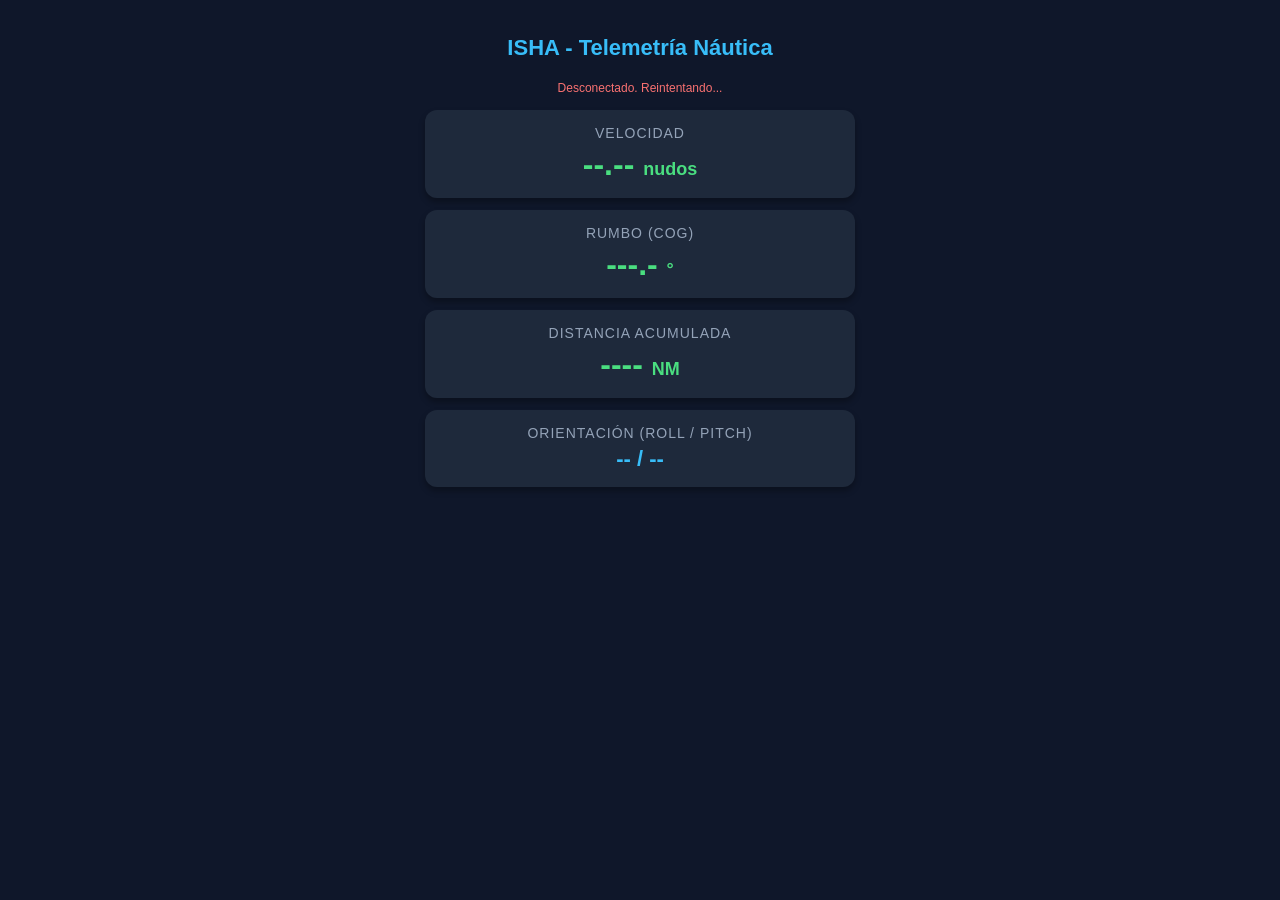
==== data/index.html @ 1f5864a5 "telemetría en el móvil" ====
<!DOCTYPE html>
<html lang="es">
<head>
    <meta charset="UTF-8">
    <meta name="viewport" content="width=device-width, initial-scale=1.0">
    <title>ISHA - Telemetría en Vivo</title>
    <style>
        body { font-family: -apple-system, BlinkMacSystemFont, "Segoe UI", Roboto, sans-serif; background: #0f172a; color: #f8fafc; margin: 0; padding: 20px; text-align: center; }
        h1 { font-size: 22px; color: #38bdf8; margin-bottom: 20px; }
        .card { background: #1e293b; padding: 15px; margin: 12px auto; border-radius: 12px; max-width: 400px; box-shadow: 0 4px 6px rgba(0,0,0,0.3); }
        .label { font-size: 14px; color: #94a3b8; text-transform: uppercase; letter-spacing: 1px; }
        .value { font-size: 32px; font-weight: bold; color: #4ade80; margin-top: 5px; }
        .status { font-size: 12px; margin-bottom: 15px; color: #facc15; }
    </style>
</head>
<body>
    <h1>ISHA - Telemetría Náutica</h1>
    <div id="status" class="status">Conectando al barco...</div>

    <div class="card">
        <div class="label">Velocidad</div>
        <div id="spd" class="value">--.-- <span style="font-size:18px;">nudos</span></div>
    </div>

    <div class="card">
        <div class="label">Rumbo (COG)</div>
        <div id="cog" class="value">---.- <span style="font-size:18px;">&deg;</span></div>
    </div>

    <div class="card">
        <div class="label">Distancia Acumulada</div>
        <div id="nm" class="value">---- <span style="font-size:18px;">NM</span></div>
    </div>

    <div class="card">
        <div class="label">Orientación (Roll / Pitch)</div>
        <div id="imu" class="value" style="font-size:22px; color:#38bdf8;">-- / --</div>
    </div>

    <script>
        let ws;
        const statusEl = document.getElementById('status');

        function connect() {
            // Se conecta automáticamente al servidor WebSocket del ESP32 en el puerto 81
            ws = new WebSocket('ws://' + window.location.hostname + ':81/');

            ws.onopen = () => {
                statusEl.innerText = "Conectado en tiempo real";
                statusEl.style.color = "#4ade80";
            };

            ws.onclose = () => {
                statusEl.innerText = "Desconectado. Reintentando...";
                statusEl.style.color = "#f87171";
                setTimeout(connect, 3000);
            };

            ws.onmessage = (event) => {
                try {
                    const data = JSON.parse(event.data);
                    if (data.spd !== undefined) document.getElementById('spd').innerHTML = data.spd.toFixed(1) + " <span style='font-size:18px;'>nudos</span>";
                    if (data.cog !== undefined) document.getElementById('cog').innerHTML = data.cog.toFixed(1) + " <span style='font-size:18px;'>&deg;</span>";
                    if (data.nm !== undefined) document.getElementById('nm').innerHTML = data.nm.toFixed(3) + " <span style='font-size:18px;'>NM</span>";
                    if (data.roll !== undefined && data.pitch !== undefined) {
                        document.getElementById('imu').innerText = data.roll.toFixed(1) + "° / " + data.pitch.toFixed(1) + "°";
                    }
                } catch (e) {
                    console.error("Error al procesar JSON:", e);
                }
            };
        }

        connect();
    </script>
</body>
</html>
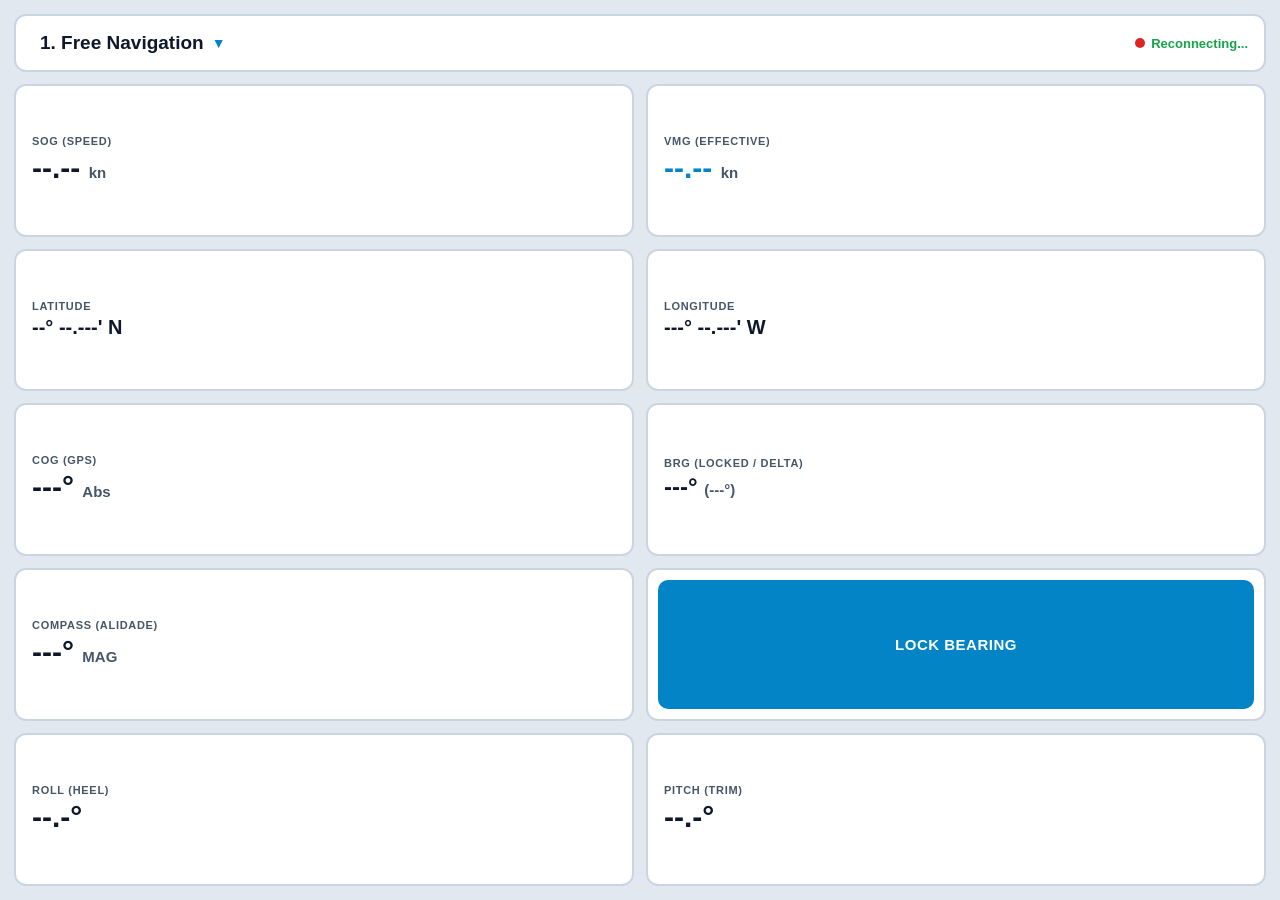
==== commit 175b0eb1: "Proyecto con paseo a limpier el barco haciendo fotos por el camino el X18nov" ====
--- a/data/index.html
+++ b/data/index.html
@@ -1,77 +1,607 @@
 <!DOCTYPE html>
-<html lang="es">
+<html lang="en">
 <head>
     <meta charset="UTF-8">
     <meta name="viewport" content="width=device-width, initial-scale=1.0">
-    <title>ISHA - Telemetría en Vivo</title>
+    <title>ISHA - Tactical Regatta</title>
     <style>
-        body { font-family: -apple-system, BlinkMacSystemFont, "Segoe UI", Roboto, sans-serif; background: #0f172a; color: #f8fafc; margin: 0; padding: 20px; text-align: center; }
-        h1 { font-size: 22px; color: #38bdf8; margin-bottom: 20px; }
-        .card { background: #1e293b; padding: 15px; margin: 12px auto; border-radius: 12px; max-width: 400px; box-shadow: 0 4px 6px rgba(0,0,0,0.3); }
-        .label { font-size: 14px; color: #94a3b8; text-transform: uppercase; letter-spacing: 1px; }
-        .value { font-size: 32px; font-weight: bold; color: #4ade80; margin-top: 5px; }
-        .status { font-size: 12px; margin-bottom: 15px; color: #facc15; }
+        * { box-sizing: border-box; }
+        body { 
+            font-family: -apple-system, BlinkMacSystemFont, "Segoe UI", Roboto, sans-serif; 
+            margin: 0; 
+            padding: 0; 
+            height: 100vh;
+            display: flex;
+            flex-direction: column;
+            overflow: hidden;
+            transition: background 0.2s, color 0.2s;
+        }
+
+        /* TEMAS DE COLOR */
+        body.day-mode {
+            --bg-color: #e2e8f0;
+            --card-bg: #ffffff;
+            --text-color: #0f172a;
+            --text-muted: #475569;
+            --border-color: #cbd5e1;
+            --topbar-bg: #ffffff;
+            --menu-hover: #f1f5f9;
+        }
+        body.night-mode {
+            --bg-color: #000000;
+            --card-bg: #140808;
+            --text-color: #ef4444;
+            --text-muted: #991b1b;
+            --border-color: #450a0a;
+            --topbar-bg: #140808;
+            --menu-hover: #290d0d;
+        }
+        body.dark-mode {
+            --bg-color: #0f172a;
+            --card-bg: #1e293b;
+            --text-color: #f8fafc;
+            --text-muted: #94a3b8;
+            --border-color: #334155;
+            --topbar-bg: #1e293b;
+            --menu-hover: #334155;
+        }
+
+        body {
+            background: var(--bg-color);
+            color: var(--text-color);
+        }
+
+        /* CONTENEDOR PRINCIPAL A PANTALLA COMPLETA */
+        main {
+            flex: 1;
+            padding: 14px;
+            overflow-y: auto;
+            display: flex;
+            flex-direction: column;
+            gap: 12px;
+            position: relative;
+        }
+
+        /* BARRA SUPERIOR CON TÍTULO DESPLEGABLE */
+        .top-bar {
+            display: flex;
+            justify-content: space-between;
+            align-items: center;
+            background: var(--topbar-bg);
+            padding: 12px 16px;
+            border-radius: 12px;
+            border: 2px solid var(--border-color);
+            position: relative;
+            z-index: 50;
+        }
+
+        .screen-selector-btn {
+            background: transparent;
+            border: none;
+            color: var(--text-color);
+            font-size: 19px;
+            font-weight: 800;
+            display: flex;
+            align-items: center;
+            gap: 8px;
+            cursor: pointer;
+            padding: 4px 8px;
+            border-radius: 8px;
+            text-align: left;
+        }
+        .screen-selector-btn:active {
+            background: var(--menu-hover);
+        }
+        .chevron {
+            font-size: 14px;
+            color: #0284c7;
+        }
+
+        .connection-status { 
+            font-size: 13px; 
+            font-weight: 700; 
+            color: #16a34a; 
+            display: flex; 
+            align-items: center; 
+            gap: 6px; 
+            white-space: nowrap;
+        }
+        .led { width: 10px; height: 10px; background: #16a34a; border-radius: 50%; display: inline-block; }
+
+        /* MENÚ DESPLEGABLE FLOTANTE */
+        .dropdown-menu {
+            display: none;
+            position: absolute;
+            top: calc(100% + 8px);
+            left: 0;
+            width: 100%;
+            max-width: 340px;
+            background: var(--card-bg);
+            border: 2px solid var(--border-color);
+            border-radius: 14px;
+            box-shadow: 0 12px 28px rgba(0,0,0,0.35);
+            padding: 12px;
+            flex-direction: column;
+            gap: 6px;
+            z-index: 100;
+        }
+        .dropdown-menu.open {
+            display: flex;
+        }
+        .menu-header {
+            font-size: 11px;
+            font-weight: 800;
+            text-transform: uppercase;
+            color: #0284c7;
+            letter-spacing: 1px;
+            padding: 4px 10px;
+        }
+        .menu-item {
+            background: transparent;
+            color: var(--text-color);
+            border: none;
+            padding: 14px 14px;
+            text-align: left;
+            font-size: 16px;
+            border-radius: 8px;
+            cursor: pointer;
+            font-weight: 700;
+        }
+        .menu-item:hover {
+            background: var(--menu-hover);
+        }
+        .menu-item.active {
+            background: #0284c7;
+            color: #ffffff;
+        }
+
+        .theme-row {
+            display: grid;
+            grid-template-columns: repeat(3, 1fr);
+            gap: 6px;
+            margin-top: 8px;
+            padding-top: 10px;
+            border-top: 2px solid var(--border-color);
+        }
+        .theme-btn {
+            background: var(--bg-color);
+            color: var(--text-color);
+            border: 1px solid var(--border-color);
+            padding: 10px 4px;
+            border-radius: 8px;
+            font-size: 13px;
+            font-weight: 700;
+            cursor: pointer;
+            text-align: center;
+        }
+        .theme-btn.selected {
+            border: 2px solid #0284c7;
+        }
+
+        /* VISTAS / PANTALLAS */
+        .screen-view {
+            display: none;
+            flex: 1;
+            flex-direction: column;
+        }
+        .screen-view.active {
+            display: flex;
+        }
+
+        /* GRID DE TARJETAS */
+        .dashboard-grid {
+            display: grid;
+            grid-template-columns: repeat(2, 1fr);
+            gap: 12px;
+            flex: 1;
+        }
+        .card { 
+            background: var(--card-bg); 
+            padding: 14px 16px; 
+            border-radius: 12px; 
+            border: 2px solid var(--border-color);
+            display: flex;
+            flex-direction: column;
+            justify-content: center;
+        }
+        .label { 
+            font-size: 11px; 
+            color: var(--text-muted); 
+            text-transform: uppercase; 
+            letter-spacing: 0.7px; 
+            font-weight: 700;
+            margin-bottom: 4px; 
+        }
+        .value { 
+            font-size: 30px; 
+            font-weight: 800; 
+            color: var(--text-color); 
+            line-height: 1.15;
+        }
+        .unit { 
+            font-size: 15px; 
+            color: var(--text-muted); 
+            font-weight: 600; 
+        }
+        
+        /* BOTÓN DE ACCIÓN */
+        .btn-lock {
+            background: #0284c7;
+            color: #ffffff;
+            border: none;
+            padding: 14px 12px;
+            border-radius: 10px;
+            font-weight: 800;
+            font-size: 15px;
+            width: 100%;
+            height: 100%;
+            text-transform: uppercase;
+            letter-spacing: 0.5px;
+            cursor: pointer;
+            transition: background 0.2s;
+        }
+        .btn-lock.locked {
+            background: #dc2626;
+        }
+
+        /* ESTADOS DINÁMICOS DE ESCORA (ROLL / HEEL) */
+        .card.heel-stbd {
+            background: #dcfce7 !important;
+            border-color: #16a34a !important;
+        }
+        .card.heel-stbd .label,
+        .card.heel-stbd .value,
+        .card.heel-stbd .unit {
+            color: #14532d !important;
+        }
+
+        .card.heel-port {
+            background: #fee2e2 !important;
+            border-color: #dc2626 !important;
+        }
+        .card.heel-port .label,
+        .card.heel-port .value,
+        .card.heel-port .unit {
+            color: #7f1d1d !important;
+        }
+
+        /* PANTALLAS VACÍAS (PLACEHOLDER) */
+        .empty-screen {
+            flex: 1;
+            background: var(--card-bg);
+            border: 2px dashed var(--border-color);
+            border-radius: 12px;
+            display: flex;
+            flex-direction: column;
+            align-items: center;
+            justify-content: center;
+            text-align: center;
+            padding: 30px;
+            color: var(--text-muted);
+        }
+        .empty-screen h2 {
+            margin: 0 0 8px 0;
+            color: var(--text-color);
+            font-size: 22px;
+        }
     </style>
 </head>
-<body>
-    <h1>ISHA - Telemetría Náutica</h1>
-    <div id="status" class="status">Conectando al barco...</div>
-
-    <div class="card">
-        <div class="label">Velocidad</div>
-        <div id="spd" class="value">--.-- <span style="font-size:18px;">nudos</span></div>
-    </div>
-
-    <div class="card">
-        <div class="label">Rumbo (COG)</div>
-        <div id="cog" class="value">---.- <span style="font-size:18px;">&deg;</span></div>
-    </div>
-
-    <div class="card">
-        <div class="label">Distancia Acumulada</div>
-        <div id="nm" class="value">---- <span style="font-size:18px;">NM</span></div>
-    </div>
-
-    <div class="card">
-        <div class="label">Orientación (Roll / Pitch)</div>
-        <div id="imu" class="value" style="font-size:22px; color:#38bdf8;">-- / --</div>
-    </div>
+<body class="day-mode">
+
+    <main>
+        <!-- BARRA SUPERIOR CON TÍTULO DESPLEGABLE -->
+        <div class="top-bar">
+            <button class="screen-selector-btn" onclick="toggleMenu(event)">
+                <span id="current-screen-title">1. Free Navigation</span>
+                <span class="chevron">▼</span>
+            </button>
+
+            <div id="status" class="connection-status">
+                <span id="led" class="led"></span> <span id="stat-text">Connecting...</span>
+            </div>
+
+            <!-- MENÚ DESPLEGABLE -->
+            <div id="dropdown-menu" class="dropdown-menu">
+                <div class="menu-header">⛵ ISHA TACTICAL — SCREENS</div>
+                <button class="menu-item active" onclick="switchScreen('nav', '1. Free Navigation', this)">1. Free Navigation</button>
+                <button class="menu-item" onclick="switchScreen('start', '2. Pre-Start Line', this)">2. Pre-Start Line</button>
+                <button class="menu-item" onclick="switchScreen('vmg', '3. VMG & Performance', this)">3. VMG &amp; Performance</button>
+                <button class="menu-item" onclick="switchScreen('marks', '4. Waypoints / Marks', this)">4. Waypoints / Marks</button>
+                <button class="menu-item" onclick="switchScreen('map', '5. Map & Laylines', this)">5. Map &amp; Laylines</button>
+
+                <div class="theme-row">
+                    <button id="btn-day" class="theme-btn selected" onclick="setTheme('day')">☀️ Day</button>
+                    <button id="btn-night" class="theme-btn" onclick="setTheme('night')">🌙 Night</button>
+                    <button id="btn-dark" class="theme-btn" onclick="setTheme('dark')">💻 Dark</button>
+                </div>
+            </div>
+        </div>
+
+        <!-- PANTALLA 1: FREE NAVIGATION -->
+        <div id="screen-nav" class="screen-view active">
+            <div class="dashboard-grid">
+                <!-- Fila 2: SOG & VMG -->
+                <div class="card">
+                    <div class="label">SOG (Speed)</div>
+                    <div id="spd" class="value">--.-- <span class="unit">kn</span></div>
+                </div>
+                <div class="card">
+                    <div class="label">VMG (Effective)</div>
+                    <div id="vmg" class="value" style="color: #0284c7;">--.-- <span class="unit">kn</span></div>
+                </div>
+
+                <!-- Fila 3: Lat & Long -->
+                <div class="card">
+                    <div class="label">Latitude</div>
+                    <div id="lat" class="value" style="font-size: 20px;">--° --.---' N</div>
+                </div>
+                <div class="card">
+                    <div class="label">Longitude</div>
+                    <div id="lon" class="value" style="font-size: 20px;">---° --.---' W</div>
+                </div>
+
+                <!-- Fila 4: COG & Brg (Locked + Delta) -->
+                <div class="card">
+                    <div class="label">COG (GPS)</div>
+                    <div id="cog" class="value">---° <span class="unit">Abs</span></div>
+                </div>
+                <div class="card">
+                    <div class="label">Brg (Locked / Delta)</div>
+                    <div id="fixed-brg" class="value" style="font-size: 24px;">---° <span class="unit">(---°)</span></div>
+                </div>
+
+                <!-- Fila 5: Compass & Lock Button -->
+                <div class="card">
+                    <div class="label">Compass (Alidade)</div>
+                    <div id="phone-compass" class="value">---° <span class="unit">MAG</span></div>
+                </div>
+                <div class="card" style="padding: 10px;">
+                    <button id="btn-lock" class="btn-lock" onclick="toggleLockBearing()">Lock Bearing</button>
+                </div>
+
+                <!-- Fila 6: Roll & Pitch -->
+                <div id="card-roll" class="card">
+                    <div id="roll-label" class="label">Roll (Heel)</div>
+                    <div id="roll" class="value">--.-°</div>
+                </div>
+                <div class="card">
+                    <div class="label">Pitch (Trim)</div>
+                    <div id="pitch" class="value">--.-°</div>
+                </div>
+            </div>
+        </div>
+
+        <!-- PANTALLA 2: PRE-START LINE (VACÍA) -->
+        <div id="screen-start" class="screen-view">
+            <div class="empty-screen">
+                <h2>2. Pre-Start Line</h2>
+                <p>Empty layout ready for Start Timer, Line Bias &amp; Distance to Line.</p>
+            </div>
+        </div>
+
+        <!-- PANTALLA 3: VMG & PERFORMANCE (VACÍA) -->
+        <div id="screen-vmg" class="screen-view">
+            <div class="empty-screen">
+                <h2>3. VMG &amp; Performance</h2>
+                <p>Empty layout ready for Target VMG, Tack Angles &amp; Wind Shift indicator.</p>
+            </div>
+        </div>
+
+        <!-- PANTALLA 4: WAYPOINTS / MARKS (VACÍA) -->
+        <div id="screen-marks" class="screen-view">
+            <div class="empty-screen">
+                <h2>4. Waypoints / Marks</h2>
+                <p>Empty layout ready for Active Mark, DTW, BTW &amp; ETA.</p>
+            </div>
+        </div>
+
+        <!-- PANTALLA 5: MAP & LAYLINES (VACÍA) -->
+        <div id="screen-map" class="screen-view">
+            <div class="empty-screen">
+                <h2>5. Map &amp; Laylines</h2>
+                <p>Empty layout ready for Tactical Plotter &amp; Layline projections.</p>
+            </div>
+        </div>
+
+        <!-- INPUT OCULTO PARA CAPTURAR Y GUARDAR LA FOTO DIRECTAMENTE -->
+        <input type="file" id="camera-input" accept="image/*" capture="environment" style="display: none;" onchange="handlePhotoCaptured(this)">
+    </main>
 
     <script>
         let ws;
-        const statusEl = document.getElementById('status');
-
+        let currentCog = 0;
+        let currentPhoneHeading = 0;
+        let lockedBearing = null;
+
+        const dropdown = document.getElementById('dropdown-menu');
+        const statusText = document.getElementById('stat-text');
+        const led = document.getElementById('led');
+        const cogEl = document.getElementById('cog');
+        const fixedBrgEl = document.getElementById('fixed-brg');
+        const phoneCompassEl = document.getElementById('phone-compass');
+        const btnLock = document.getElementById('btn-lock');
+
+        function toggleMenu(event) {
+            event.stopPropagation();
+            dropdown.classList.toggle('open');
+        }
+
+        // Cerrar menú al hacer clic fuera
+        document.addEventListener('click', (event) => {
+            if (!dropdown.contains(event.target)) {
+                dropdown.classList.remove('open');
+            }
+        });
+
+        // Cambiar de pantalla activa
+        function switchScreen(screenId, titleText, btnElement) {
+            document.querySelectorAll('.screen-view').forEach(el => el.classList.remove('active'));
+            document.getElementById('screen-' + screenId).classList.add('active');
+
+            document.getElementById('current-screen-title').innerText = titleText;
+
+            document.querySelectorAll('.menu-item').forEach(btn => btn.classList.remove('active'));
+            btnElement.classList.add('active');
+
+            dropdown.classList.remove('open');
+        }
+
+        // Cambiar tema (Day / Night / Dark) con persistencia
+        function setTheme(mode) {
+            document.body.className = mode + '-mode';
+            document.querySelectorAll('.theme-btn').forEach(btn => btn.classList.remove('selected'));
+            document.getElementById('btn-' + mode).classList.add('selected');
+            localStorage.setItem('isha_theme', mode);
+            dropdown.classList.remove('open');
+        }
+
+        // Cargar tema guardado si existe
+        const savedTheme = localStorage.getItem('isha_theme');
+        if (savedTheme) {
+            setTheme(savedTheme);
+        }
+
+        // --- WEBSOCKETS CON EL ESP32 ---
         function connect() {
-            // Se conecta automáticamente al servidor WebSocket del ESP32 en el puerto 81
             ws = new WebSocket('ws://' + window.location.hostname + ':81/');
 
             ws.onopen = () => {
-                statusEl.innerText = "Conectado en tiempo real";
-                statusEl.style.color = "#4ade80";
+                statusText.innerText = "Online";
+                led.style.background = "#16a34a";
             };
 
             ws.onclose = () => {
-                statusEl.innerText = "Desconectado. Reintentando...";
-                statusEl.style.color = "#f87171";
+                statusText.innerText = "Reconnecting...";
+                led.style.background = "#dc2626";
                 setTimeout(connect, 3000);
             };
 
             ws.onmessage = (event) => {
                 try {
                     const data = JSON.parse(event.data);
-                    if (data.spd !== undefined) document.getElementById('spd').innerHTML = data.spd.toFixed(1) + " <span style='font-size:18px;'>nudos</span>";
-                    if (data.cog !== undefined) document.getElementById('cog').innerHTML = data.cog.toFixed(1) + " <span style='font-size:18px;'>&deg;</span>";
-                    if (data.nm !== undefined) document.getElementById('nm').innerHTML = data.nm.toFixed(3) + " <span style='font-size:18px;'>NM</span>";
-                    if (data.roll !== undefined && data.pitch !== undefined) {
-                        document.getElementById('imu').innerText = data.roll.toFixed(1) + "° / " + data.pitch.toFixed(1) + "°";
+                    if (data.spd !== undefined) document.getElementById('spd').innerHTML = data.spd.toFixed(1) + " <span class='unit'>kn</span>";
+                    if (data.vmg !== undefined) document.getElementById('vmg').innerHTML = data.vmg.toFixed(1) + " <span class='unit'>kn</span>";
+                    
+                    if (data.cog !== undefined) {
+                        currentCog = data.cog;
+                        cogEl.innerHTML = currentCog.toFixed(1) + "° <span class='unit'>Abs</span>";
+                        if (lockedBearing !== null) {
+                            updateBearingDisplay();
+                        }
+                    }
+                    
+                    if (data.lat !== undefined) document.getElementById('lat').innerText = data.lat.toFixed(4) + "° N";
+                    if (data.lon !== undefined) document.getElementById('lon').innerText = data.lon.toFixed(4) + "° W";
+                    
+                    // Roll con clases dinámicas para cambiar fondo y texto de la tarjeta entera
+                    if (data.roll !== undefined) {
+                        let rollVal = data.roll;
+                        let rollCard = document.getElementById('card-roll');
+                        let rollLabel = document.getElementById('roll-label');
+                        let rollEl = document.getElementById('roll');
+
+                        rollCard.classList.remove('heel-stbd', 'heel-port');
+
+                        if (rollVal < 0) {
+                            // Estribor -> Verde
+                            rollCard.classList.add('heel-stbd');
+                            rollLabel.innerText = "Roll (Heel - Stbd)";
+                            rollEl.innerHTML = rollVal.toFixed(1) + "°";
+                        } else if (rollVal > 0) {
+                            // Babor -> Rojo
+                            rollCard.classList.add('heel-port');
+                            rollLabel.innerText = "Roll (Heel - Port)";
+                            rollEl.innerHTML = rollVal.toFixed(1) + "°";
+                        } else {
+                            rollLabel.innerText = "Roll (Heel)";
+                            rollEl.innerHTML = "0.0°";
+                        }
+                    }
+
+                    if (data.pitch !== undefined) {
+                        document.getElementById('pitch').innerHTML = data.pitch.toFixed(1) + "°";
                     }
                 } catch (e) {
-                    console.error("Error al procesar JSON:", e);
+                    console.error("JSON error:", e);
                 }
             };
         }
 
         connect();
+
+        // --- SENSOR DE ORIENTACIÓN DEL MÓVIL (COMPÁS MAGNÉTICO ABSOLUTO) ---
+        function handleOrientation(event) {
+            let heading = null;
+            const OFFSET = 0; // Ajustar grados de desfase si la postura de la mano lo requiere
+
+            if (event.webkitCompassHeading !== undefined) {
+                // iOS
+                heading = event.webkitCompassHeading;
+            } else if (event.alpha !== null) {
+                // Android (alpha antihorario -> invertir a horario)
+                heading = 360 - event.alpha;
+            }
+
+            if (heading !== null && !isNaN(heading)) {
+                heading = (heading + OFFSET) % 360;
+                if (heading < 0) heading += 360;
+
+                currentPhoneHeading = Math.round(heading);
+                if (currentPhoneHeading === 360) currentPhoneHeading = 0;
+                phoneCompassEl.innerHTML = currentPhoneHeading + "° <span class='unit'>MAG</span>";
+            }
+        }
+
+        if (!window.isSecureContext) {
+            phoneCompassEl.innerHTML = "<span style='font-size:14px; color:#dc2626;'>Insecure (HTTP)</span>";
+        } else if ('ondeviceorientationabsolute' in window) {
+            window.addEventListener('deviceorientationabsolute', handleOrientation, true);
+        } else if (window.DeviceOrientationEvent) {
+            window.addEventListener('deviceorientation', handleOrientation, true);
+        } else {
+            phoneCompassEl.innerText = "Not supported";
+        }
+
+        // --- FUNCIÓN PARA FIJAR / DESFIJAR LA MARCACIÓN Y GUARDAR FOTO ---
+        function toggleLockBearing() {
+            if (lockedBearing === null) {
+                // 1. Fijar marcación actual
+                lockedBearing = currentPhoneHeading;
+                updateBearingDisplay();
+
+                btnLock.innerText = "Unlock Bearing";
+                btnLock.classList.add('locked');
+
+                // 2. Activar la cámara nativa para guardar la foto con sus metadatos
+                document.getElementById('camera-input').click();
+
+            } else {
+                // Desfijar
+                lockedBearing = null;
+                fixedBrgEl.innerHTML = "---° <span class='unit'>(---°)</span>";
+
+                btnLock.innerText = "Lock Bearing";
+                btnLock.classList.remove('locked');
+            }
+        }
+
+        // --- GESTIÓN DE LA FOTO CAPTURADA ---
+        function handlePhotoCaptured(input) {
+            if (input.files && input.files[0]) {
+                const file = input.files[0];
+                console.log("Foto guardada en el dispositivo:", file.name);
+            }
+        }
+
+        function updateBearingDisplay() {
+            // Normalizar diferencia al camino más corto (-180° a +180°)
+            let delta = Math.round(currentCog - lockedBearing);
+            while (delta > 180) delta -= 360;
+            while (delta < -180) delta += 360;
+
+            let deltaStr = (delta > 0 ? "+" + delta : delta) + "°";
+            fixedBrgEl.innerHTML = lockedBearing + "° <span class='unit'>(" + deltaStr + ")</span>";
+        }
     </script>
 </body>
 </html>
